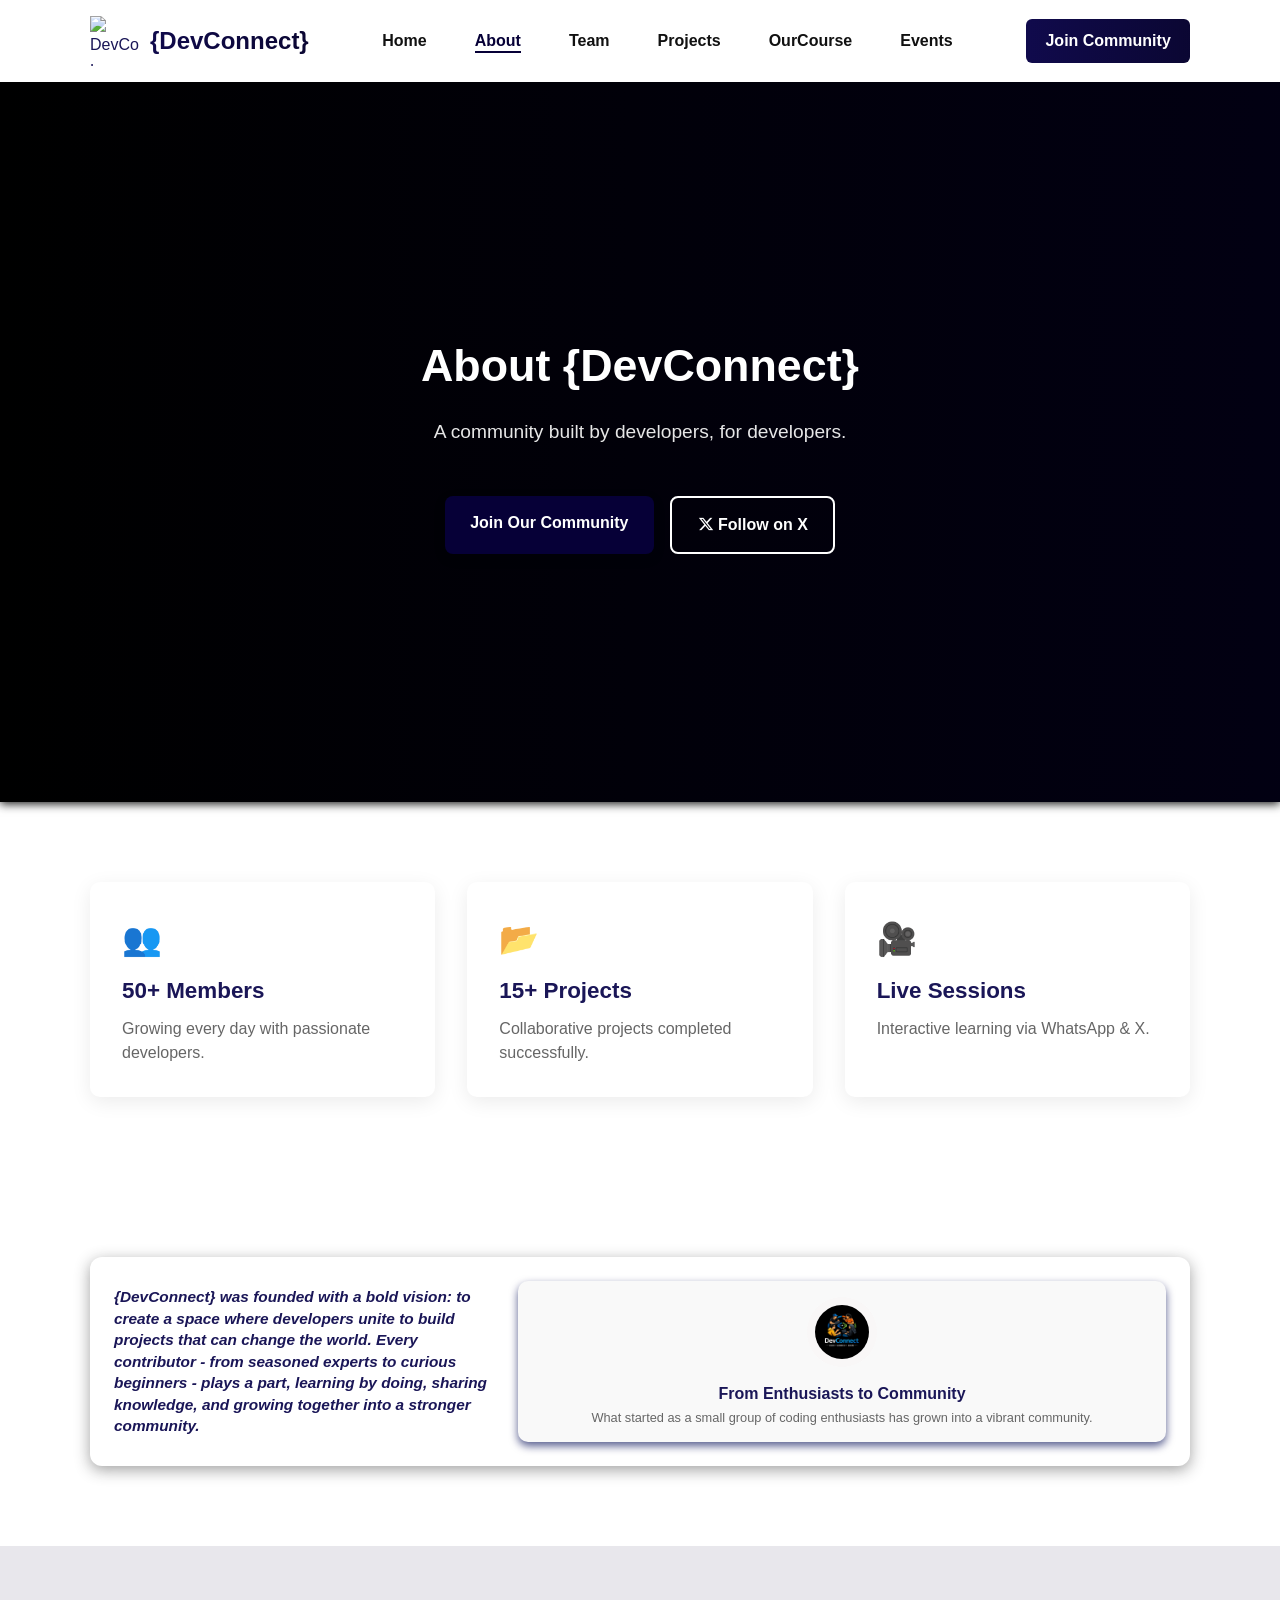
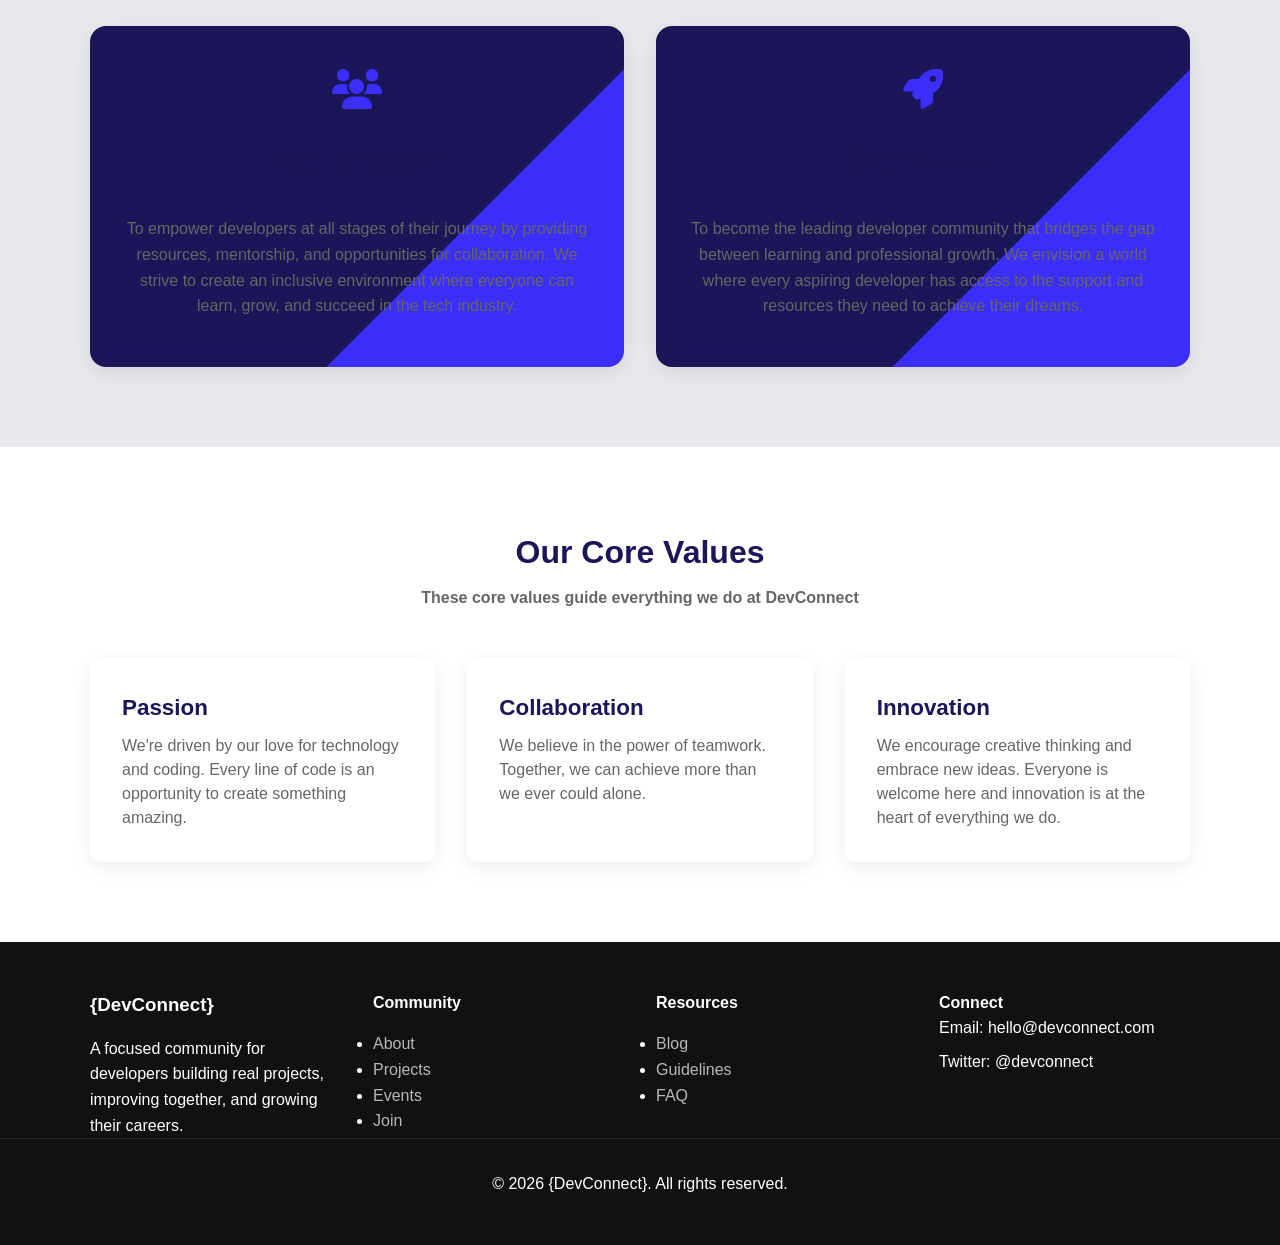
==== about.html @ dace6999 "added join-community form Add modal join community form with sign in toggle." ====
<!DOCTYPE html>
<html lang="en">
<head>
  <meta charset="UTF-8" />
  <meta name="viewport" content="width=device-width, initial-scale=1.0" />
  <title>DevConnect</title>
  <link rel="stylesheet" href="https://cdnjs.cloudflare.com/ajax/libs/font-awesome/6.5.0/css/all.min.css">
  <link rel="stylesheet" href="css/style.css" />
  <link rel="stylesheet" href="css/about_us.css" />
</head>
<body>

<header class="header">
  <div class="container nav">
    <div class="logo-container">
      <img src="images/logo-1.png" alt="DevConnect Logo" class="logo-img" />
      <a href="index.html" class="logo">{DevConnect}</a>
    </div>

    <nav>
      <ul class="nav-links">
        <li><a href="index.html">Home</a></li>
        <li><a href="about.html" class="active">About</a></li>
        <li><a href="#">Team</a></li>
        <li><a href="projects.html">Projects</a></li>
        <li><a href="our-course.html">OurCourse</a></li>
        <li><a href="#">Events</a></li>
      </ul>
    </nav>

    <a href="#" id="joinBtn" class="btn-about">Join Community</a>
  </div>
</header>

<!------------------------------------------------- HERO ----------------------------------------------------->
<section class="about-hero">
  <div class="container about-hero-content">
    <h1 id="about-heading">About {DevConnect}</h1>
    <p id="about-paragraph" class="about-tagline">
      A community built by developers, for developers.
    </p>
    <div class="hero-buttons">
      <a href="#" class="btn-light">Join Our Community</a>
      <a href="https://twitter.com/yourhandle" target="_blank" class="btn-outline follow-x">
        <i class="fab fa-x-twitter"></i> Follow on X
      </a>
    </div>
  </div>
</section>


<!------------------------------------------------- STATS ----------------------------------------------------->
<section class="section">
  <div class="container about-grid">
    <div class="about-card">
      <div class="card-icon">👥</div>
      <h3>50+ Members</h3>
      <p class="card-paragraph">Growing every day with passionate developers.</p>
    </div>
    <div class="about-card">
      <div class="card-icon">📂</div>
      <h3>15+ Projects</h3>
      <p class="card-paragraph">Collaborative projects completed successfully.</p>
    </div>
    <div class="about-card">
      <div class="card-icon">🎥</div>
      <h3>Live Sessions</h3>
      <p class="card-paragraph">Interactive learning via WhatsApp & X.</p>
    </div>
  </div>
</section>

<!--------------------------------------------- STORY SECTION --------------------------------------------------->
<section class="section">
  <div class="container">
    <div class="story-wrapper">
      <div class="story-content">
        <div class="story-text">
          <p>
            {DevConnect} was founded with a bold vision: to create a space where developers unite to build projects
            that can change the world. Every contributor - from seasoned experts to curious beginners - plays a part,
            learning by doing, sharing knowledge, and growing together into a stronger community.
          </p>
        </div>
        <div class="story-inner-card">
          <img src="images/devconnect-logo.jpeg" alt="Community growth" />
          <h3>From Enthusiasts to Community</h3>
          <p>What started as a small group of coding enthusiasts has grown into a vibrant community.</p>
        </div>

      </div>
    </div>
  </div>
</section>


<!------------------------------------------------ MISSION AND VISION SECTION -------------------------------------------------------->
<section class="section alt-bg">
  <div class="container">
    <div class="about-grid-2">
      <div class="event-card">
        <div class="event-icon">
          <i class="fas fa-users"></i>
        </div>
        <h2 class="event-title">Our Mission</h2>
        <p class="event-p">
          To empower developers at all stages of their journey by providing resources, mentorship,
          and opportunities for collaboration. We strive to create an inclusive environment where
          everyone can learn, grow, and succeed in the tech industry.
        </p>
      </div>

      <div class="event-card">
        <div class="event-icon">
          <i class="fas fa-rocket"></i>
        </div>
        <h2 class="event-title">Our Vision</h2>
        <p class="event-p">
          To become the leading developer community that bridges the gap between learning and
          professional growth. We envision a world where every aspiring developer has access to
          the support and resources they need to achieve their dreams.
        </p>
      </div>
    </div>
  </div>
</section>

<!------------------------------------ CORE VALUES --------------------------------------------->
<section class="section">
  <div class="container">
    <div class="section-header">
      <h2>Our Core Values</h2>
      <p class="sectio-paragraph">
        These core values guide everything we do at DevConnect
      </p>
    </div>

    <div class="about-grid">
      <div class="about-card">
        <h3>Passion</h3>
        <p class="card-paragraph">
          We're driven by our love for technology and coding. Every line of code is an opportunity to create something amazing.
        </p>
      </div>

      <div class="about-card">
        <h3>Collaboration</h3>
        <p class="card-paragraph">
          We believe in the power of teamwork. Together, we can achieve more than we ever could alone.
        </p>
      </div>

      <div class="about-card">
        <h3>Innovation</h3>
        <p class="card-paragraph">
          We encourage creative thinking and embrace new ideas. Everyone is welcome here and innovation is at the heart of everything we do.
        </p>
      </div>
    </div>
  </div>
</section>

<!------------------------------------ FOOTER --------------------------------------------->
<footer class="footer">
  <div class="container footer-grid">
    <div class="footer-brand">
      <h3>{DevConnect}</h3>
      <p>
        A focused community for developers building real projects,
        improving together, and growing their careers.
      </p>
    </div>

    <div class="footer-links">
      <h4>Community</h4>
      <ul>
        <li><a href="#">About</a></li>
        <li><a href="#">Projects</a></li>
        <li><a href="#">Events</a></li>
        <li><a href="#">Join</a></li>
      </ul>
    </div>

    <div class="footer-links">
      <h4>Resources</h4>
      <ul>
        <li><a href="#">Blog</a></li>
        <li><a href="#">Guidelines</a></li>
        <li><a href="#">FAQ</a></li>
      </ul>
    </div>

    <div class="footer-contact">
      <h4>Connect</h4>
      <p>Email: hello@devconnect.com</p>
      <p>Twitter: @devconnect</p>
    </div>
  </div>

  <div class="footer-bottom">
    <p>© 2026 {DevConnect}. All rights reserved.</p>
  </div>
</footer>
<div id="joinCommunityModal" class="modal"></div> 
<script src="js/joinCommunityModal.js"></script>
<script src="js/navToggle.js"></script>
<script src="js/activeLink.js"></script>
<script src="js/aboutTextSwap.js"></script>
</body>
</html>
---- css/style.css ----
:root {
  --primary: #060037;
  --primary-dark: #100a4c;
  --light: #F0F8FF;
  --dark: #111;
  --gray: #666;
  --max-width: 1100px;
}


* {
  box-sizing: border-box;
  margin: 0;
  padding: 0;
}

body {
  font-family: "Poppins", sans-serif;
  line-height: 1.6;
  color: var(--dark);
}

.container {
  width: 90%;
  max-width: var(--max-width);
  margin: auto;
}

/* ================= NAV ================= */
.header {
  background: #fff;
  box-shadow: 0 2px 6px rgba(0,0,0,0.05);
  position: sticky;
  top: 0;
  z-index: 1000;
}

.nav {
  display: flex;
  justify-content: space-between;
  align-items: center;
  padding: 1rem 0;
}

.logo-container {
  display: flex;
  flex-direction: row;
  align-items: center;
  gap: 10px;
}

.logo-img {
  width: 50px;
  height: 50px;
}

.logo {
  font-weight: 700;
  font-size: 1.5rem;
  text-decoration: none;
  background: linear-gradient(270deg, var(--primary), black, var(--primary-dark));
  background-size: 600% 600%;
  -webkit-background-clip: text;
  -webkit-text-fill-color: transparent;
  background-clip: text;
  color: transparent;
  animation: gradientFlow 30s ease infinite;
}

.slide-left {
  animation: slideLeft 1s ease forwards;
}
.slide-right {
  animation: slideRight 1s ease forwards;
}
.slide-up {
  animation: slideUp 1s ease forwards;
}
.slide-down {
  animation: slideDown 1s ease forwards;
}

@keyframes slideLeft {
  from { transform: translateX(100%); opacity: 0; }
  to { transform: translateX(0); opacity: 1; }
}
@keyframes slideRight {
  from { transform: translateX(-100%); opacity: 0; }
  to { transform: translateX(0); opacity: 1; }
}
@keyframes slideUp {
  from { transform: translateY(100%); opacity: 0; }
  to { transform: translateY(0); opacity: 1; }
}
@keyframes slideDown {
  from { transform: translateY(-100%); opacity: 0; }
  to { transform: translateY(0); opacity: 1; }
}


.nav-links {
  list-style: none;
  display: flex;
  gap: 3rem;
}


.nav-links a {
  position: relative;
  text-decoration: none;
  color: var(--dark);
  font-weight: 600;
}

.nav-links a::after {
  content: "";
  position: absolute;
  left: 0;
  bottom: -4px;
  width: 0%;
  height: 2px;
  background: var(--primary);
  transition: width 0.3s ease;
}

.nav-links a:hover::after {
  width: 100%;
}

.nav-links a.active {
  color: var(--primary);
  border-bottom: 2px solid var(--primary);
  padding-bottom: 2px;
}

.btn-primary {
  background: linear-gradient(270deg, var(--primary), black, var(--primary-dark));
  background-size: 600% 600%;
  color: white;
  padding: 0.6rem 1.2rem;
  border-radius: 6px;
  text-decoration: none;
  font-weight: 600;
  animation: gradientFlow 60s ease infinite;
}

.hamburger {
  display: none;
  font-size: 1.8rem;
  cursor: pointer;
}

/* ================= HERO BUTTONS ================= */
.hero-buttons {
  display: flex;
  gap: 1rem;
  justify-content: center;
  margin-top: 2rem;
  flex-wrap: wrap;
}

.btn-light, .btn-outline {
  padding: 0.9rem 1.6rem;
  border-radius: 8px;
  font-weight: 600;
  text-decoration: none;
  transition: all 0.3s ease; 
}
.btn-light {
  background: var(--primary);
  color: #fff;
  box-shadow: 0 4px 12px rgba(0,0,0,0.15);
}

.btn-light:hover {
  background: var(--primary-dark);
  transform: translateY(-2px);
}

.btn-outline {
  border: 2px solid #fff;
  color: #fff;
  background: transparent;
}

.btn-outline:hover {
  background: rgba(255,255,255,0.1);
  transform: translateY(-2px);
}


/* ================= HERO ================= */
.hero {
  background: linear-gradient(270deg, var(--primary-dark), var(--primary), black);
  background-size: 600% 600%;
  color: white;
  padding: 6rem 0;
  text-align: center;
  box-shadow: 0 2px 9px rgba(0, 0, 0, 0.904);
  animation: gradientFlow 60s ease infinite;
}

@keyframes gradientFlow {
  0% { background-position: 0% 50%; }
  50% { background-position: 100% 50%; }
  100% { background-position: 0% 50%; }
}

.hero h1 {
  font-size: 2.8rem;
  margin: 1rem 0;
}

.hero p {
  max-width: 600px;
  margin: auto;
  opacity: 0.9;
}

.badge {
  display: inline-block;
  font-weight: 600;
  background: rgba(255,255,255,0.2);
  padding: 0.4rem 1rem;
  border-radius: 50px;
  font-size: 0.9rem;
}

.hero-buttons {
  margin-top: 2rem;
  display: flex;
  justify-content: center;
  gap: 1rem;
  flex-wrap: wrap;
}

.sectio-paragraph {
  color: var(--gray);
  font-size: 1rem;
  line-height: 1.5;
  font-weight: 600;
}

.card-paragraph {
  color: var(--gray);
  font-size: 1rem;
  font-weight: 600;
  margin-top: 0.5rem;
}

.hero-paragraph {
  font-size: 1.2rem;
  line-height: 1.6;
  font-weight: 500;
}

/* ================= SECTIONS ================= */
.section {
  padding: 5rem 0;
}

.section-header {
  text-align: center;
  margin-bottom: 3rem;
}

.section-header h2 {
  font-size: 2rem;
  margin-bottom: 0.5rem;
}

.section-header p {
  color: var(--gray);
}

/* ================= GRID ================= */
.grid-3 {
  display: grid;
  grid-template-columns: repeat(3, 1fr);
  gap: 2rem;
}

.grid-2 {
  display: grid;
  grid-template-columns: repeat(2, 1fr);
  gap: 2rem;
}

.card {
  padding: 2rem;
  border-radius: 10px;
  background: #fff;
  box-shadow: 0 5px 20px rgba(0,0,0,0.05);
  transition: transform 0.3s ease, box-shadow 0.3s ease;
}

.card:hover {
  transform: translateY(-6px);
  box-shadow: 0 8px 25px rgba(0,0,0,0.12);
}

.card h3 {
  font-size: 1.4rem;
  font-weight: 700;
  margin-bottom: 0.5rem;
  color: var(--primary-dark);
}

.card-paragraph {
  color: var(--gray);
  font-size: 1rem;
  font-weight: 500;
  margin-top: 0.5rem;
  line-height: 1.5;
}

.card-icon {
  font-size: 2rem;
  margin-bottom: 0.5rem;
  color: var(--primary);
}


.event-badge {
  display: inline-block;
  background: #DFDDFF;
  color: var(--primary-dark);
  padding: 0.5rem 1.5rem;
  font-weight: 600;
  border-radius: 50px;
  font-size: 0.8rem;
  margin-bottom: 1rem;
}

.alt-bg {
  background: #C5C4CF66;
}

.event-p {
  color: var(--gray);
  font-size: 1rem;
  line-height: 1.5;
  font-weight: 600;
  margin-bottom: 1rem;
  padding: 1rem 0 0 0;
}

/* ================= FOOTER ================= */
.footer {
  background: var(--dark);
  color: white;
  padding: 3rem 0;
}

.footer-grid {
  display: grid;
  grid-template-columns: repeat(4, 1fr);
  gap: 2rem;
}

.footer-brand h3 {
  margin-bottom: 1rem;
}

.footer-links h4 {
  margin-bottom: 1rem;
}

.footer-links ul li a {
  color: rgba(255,255,255,0.7);
  text-decoration: none;
}

.footer-contact p {
  margin-bottom: 0.5rem;
}

.footer-bottom {
  text-align: center;
  padding-top: 2rem;
  border-top: 1px solid rgba(255,255,255,0.1);
}

/* ================= RESPONSIVE ================= */
@media (max-width: 992px) {
  .grid-3 {
    grid-template-columns: repeat(2, 1fr);
  }

  .footer-grid {
    grid-template-columns: repeat(2, 1fr);
  }

  .hero h1 {
    font-size: 2.4rem;
  }

  .btn-light,
  .btn-outline {
    padding: 0.8rem 3rem;
  }
}

@media (max-width: 768px) {
  .nav-links {
    display: none;
    flex-direction: column;
    background: #fff;
    position: absolute;
    top: 70px;
    right: 20px;
    width: 200px;
    box-shadow: 0 2px 6px rgba(0,0,0,0.1);
    padding: 1rem;
  }

  .nav-links.show {
    display: flex;
  }

  .hamburger {
    display: block;
    font-size: 1.8rem;
    cursor: pointer;
  }

  .hero {
    padding: 4rem 0;
  }

  .hero h1 {
    font-size: 2rem;
  }
.hero-paragraph {
  font-size: 1rem;
}

.hero-buttons {
  flex-direction: column;
  align-items: center;
}

.btn-light,
.btn-outline {
  width: 80%;
  text-align: center;
}

.grid-3,
.grid-2 {
  grid-template-columns: 1fr;
}

.section {
  padding: 3rem 0;
}

.footer-grid {
  grid-template-columns: 1fr;
}
}
---- css/about_us.css ----
:root {
  --about-primary: #3C2EFB;
  --about-dark: #1a1657;
  --about-light: #F0F8FF;
  --about-gray: #666;
}

* {
  box-sizing: border-box;
  margin: 0;
  padding: 0;
}

body {
  font-family: "Poppins", sans-serif;
  line-height: 1.6;
  color: var(--about-dark);
}

.container {
  width: 90%;
  max-width: 1100px;
  margin: auto;
}

/* ================= NAV ================= */
.btn-about {
  background: linear-gradient(270deg, var(--primary), black, var(--primary-dark));
  background-size: 600% 600%;
  color: white;
  padding: 0.6rem 1.2rem;
  border-radius: 6px;
  text-decoration: none;
  font-weight: 600;
  animation: gradientFlow 60s ease infinite;
}


/* ================= ABOUT HERO ================= */
.about-hero {
  background: linear-gradient(270deg, var(--primary-dark), var(--primary), black);
  background-size: 600% 600%;
  color: white;
  text-align: center;
  min-height: 80vh; 
  display: flex;
  flex-direction: column;
  justify-content: center;
  box-shadow: 0 2px 9px rgba(0, 0, 0, 0.904);
  animation: gradientFlow 60s ease infinite;
}


.about-hero h1 {
  font-size: 2.8rem;
  margin-bottom: 1rem;
}

.about-hero .highlight {
  color: var(--about-light);
}

.about-tagline {
  font-size: 1.2rem;
  opacity: 0.9;
  margin-bottom: 3rem;
}

/* ================= STATS ================= */
.about-grid {
  display: grid;
  grid-template-columns: repeat(3, 1fr);
  gap: 2rem;
}

.about-card {
  background: #fff;
  padding: 2rem;
  border-radius: 10px;
  box-shadow: 0 5px 20px rgba(0,0,0,0.08);
  transition: transform 0.3s ease, box-shadow 0.3s ease;
}

.about-card:hover {
  transform: translateY(-6px);
  box-shadow: 0 8px 25px rgba(0,0,0,0.15);
}

.about-card h3 {
  font-size: 1.4rem;
  font-weight: 700;
  margin-bottom: 0.5rem;
  color: var(--about-dark);
}

.about-card .card-paragraph {
  color: var(--about-gray);
  font-size: 1rem;
  line-height: 1.5;
  font-weight: 500;
}

/* ================= STORY SECTION ================= */
.story-wrapper {
  background: #fff;
  color: var(--about-dark);
  padding: 1.5rem;
  border-radius: 12px;
  box-shadow: 0 4px 15px rgba(43, 43, 44, 0.445);
  display: flex;
  align-items: center;
}

.story-content {
  display: flex;
  justify-content: space-between;
  align-items: center;
  width: 100%;
  gap: 1.5rem;
}

.story-text {
  flex: 1;
  max-width: 380px;
  font-style: italic;
  font-weight: 600;
  color: var(--about-dark);
  font-size: 0.96rem; 
  line-height: 1.4;
}

.story-inner-card {
  flex: 1;
  background: #f9f9f9;
  padding: 1rem;
  border-radius: 10px;
  text-align: center;
  box-shadow: 0 4px 8px rgba(2, 11, 85, 0.658);
}

.story-inner-card img {
  max-width: 70px;
  border-radius: 50%;
  background: #f9f7f7;
  padding: 8px;
  margin-bottom: 0.4rem;
}

.story-inner-card h3 {
  font-size: 1rem;
  font-weight: 600;
  margin-bottom: 0.2rem;
  color: var(--about-dark);
}

.story-inner-card p {
  font-size: 0.8rem;
  line-height: 1.3;
  color: var(--about-gray);
}


/* ================= MISSION & VISION ================= */
.about-grid-2 {
  display: grid;
  grid-template-columns: repeat(2, 1fr);
  gap: 2rem;
}

.event-card {
  background: linear-gradient(
    135deg,
    var(--about-dark) 0%,
    var(--about-dark) 33%,
    var(--about-primary) 33%,
    var(--about-primary) 66%,
    black 66%,
    black 100%
    
  );
  background-size: 200% 200%;
  color: white;
  padding: 2rem;
  border-radius: 16px;
  box-shadow: 0 6px 20px rgba(0,0,0,0.08);
  text-align: center;
  animation: gradientFlow 20s ease infinite;
}




.event-icon {
  font-size: 2.5rem;
  color: var(--about-primary);
  margin-bottom: 1rem;
}

.event-title {
  font-size: 1.8rem;
  font-weight: 700;
  color: var(--about-dark);
  margin-bottom: 1rem;
}

.event-p {
  color: var(--about-gray);
  font-size: 1rem;
  line-height: 1.6;
  font-weight: 500;
}

/* ================= RESPONSIVE ================= */
@media (max-width: 992px) {
  .about-grid { grid-template-columns: 1fr 1fr; }
  .about-hero h1 { font-size: 2.2rem; }
}

@media (max-width: 768px) {
  .about-grid { grid-template-columns: 1fr; }
  .about-card { width: 100%; max-width: 320px; margin: auto; }
  .about-hero h1 { font-size: 1.8rem; }
  .about-tagline { font-size: 1rem; }
}

@media (max-width: 480px) {
  .about-hero h1 { font-size: 1.6rem; }
  .about-tagline { font-size: 0.9rem; }
  .about-card h3 { font-size: 1.2rem; }
  .about-card .card-paragraph { font-size: 0.85rem; }
}
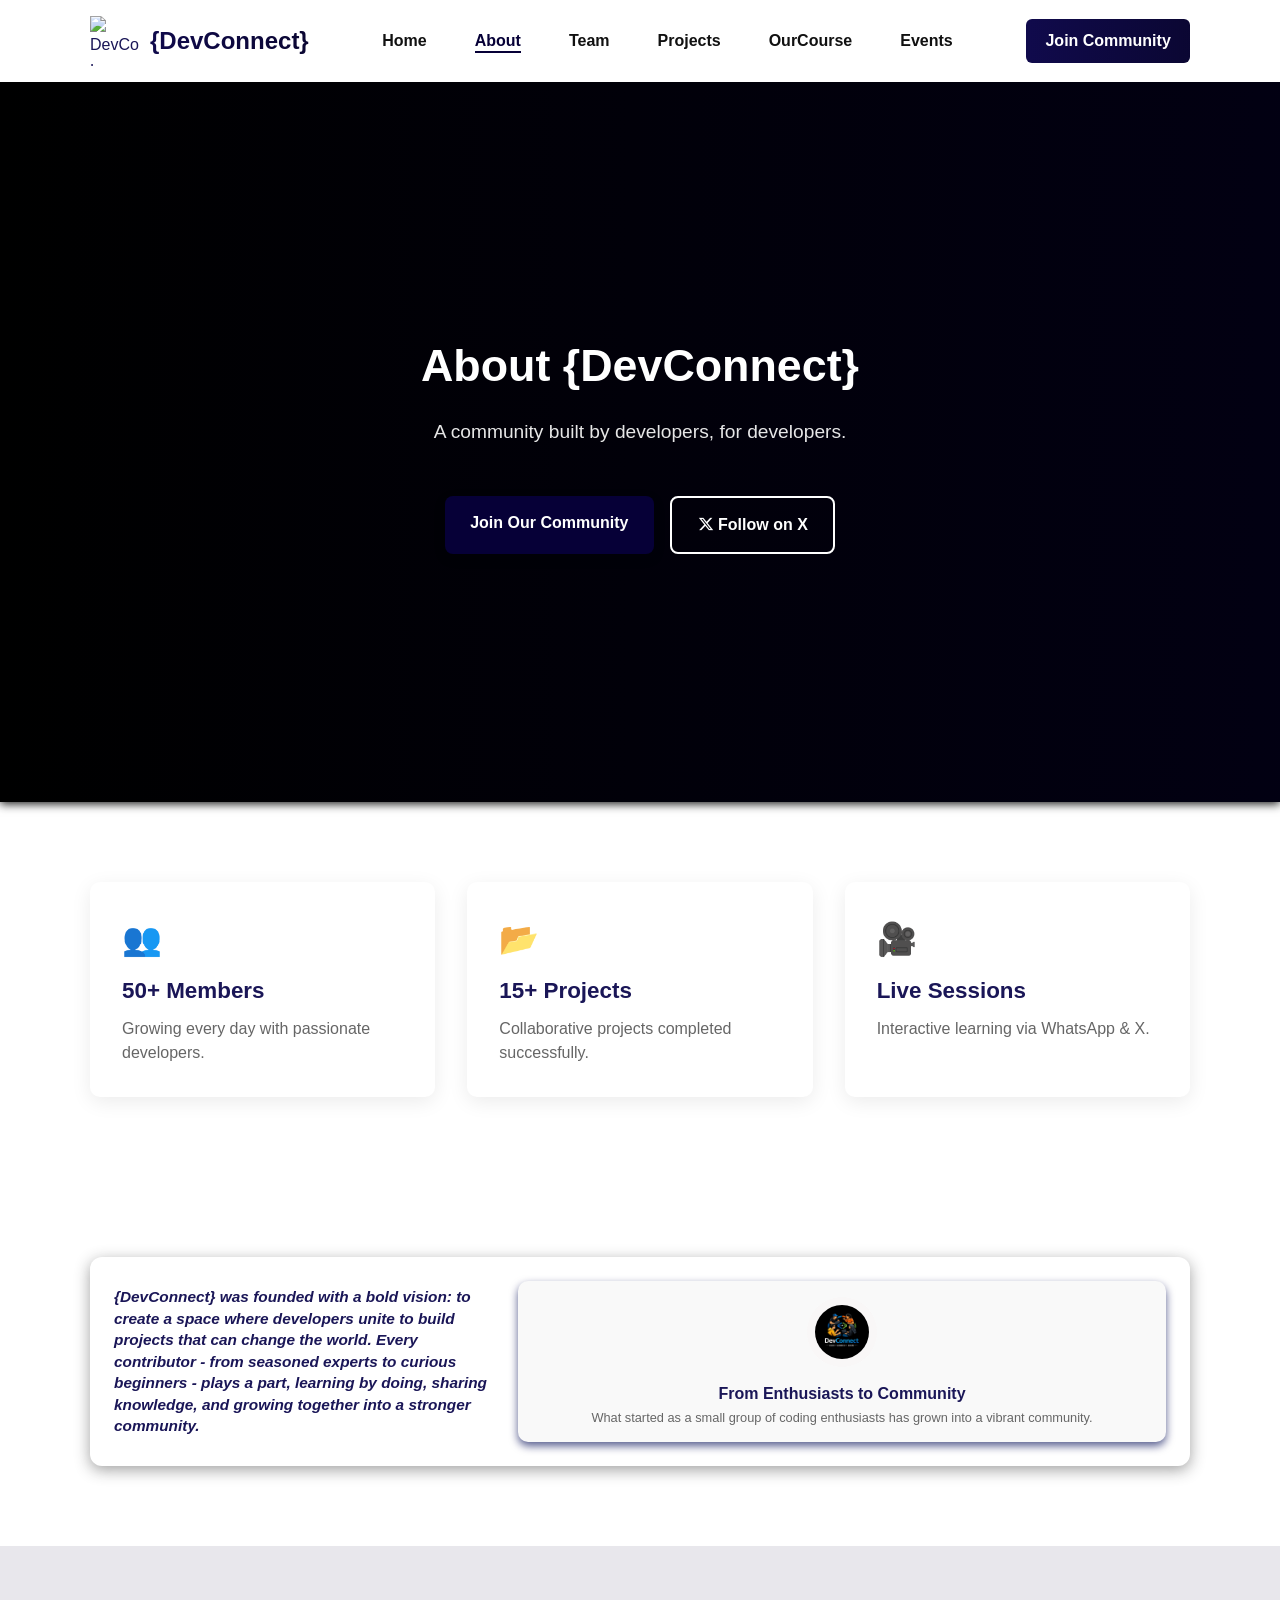
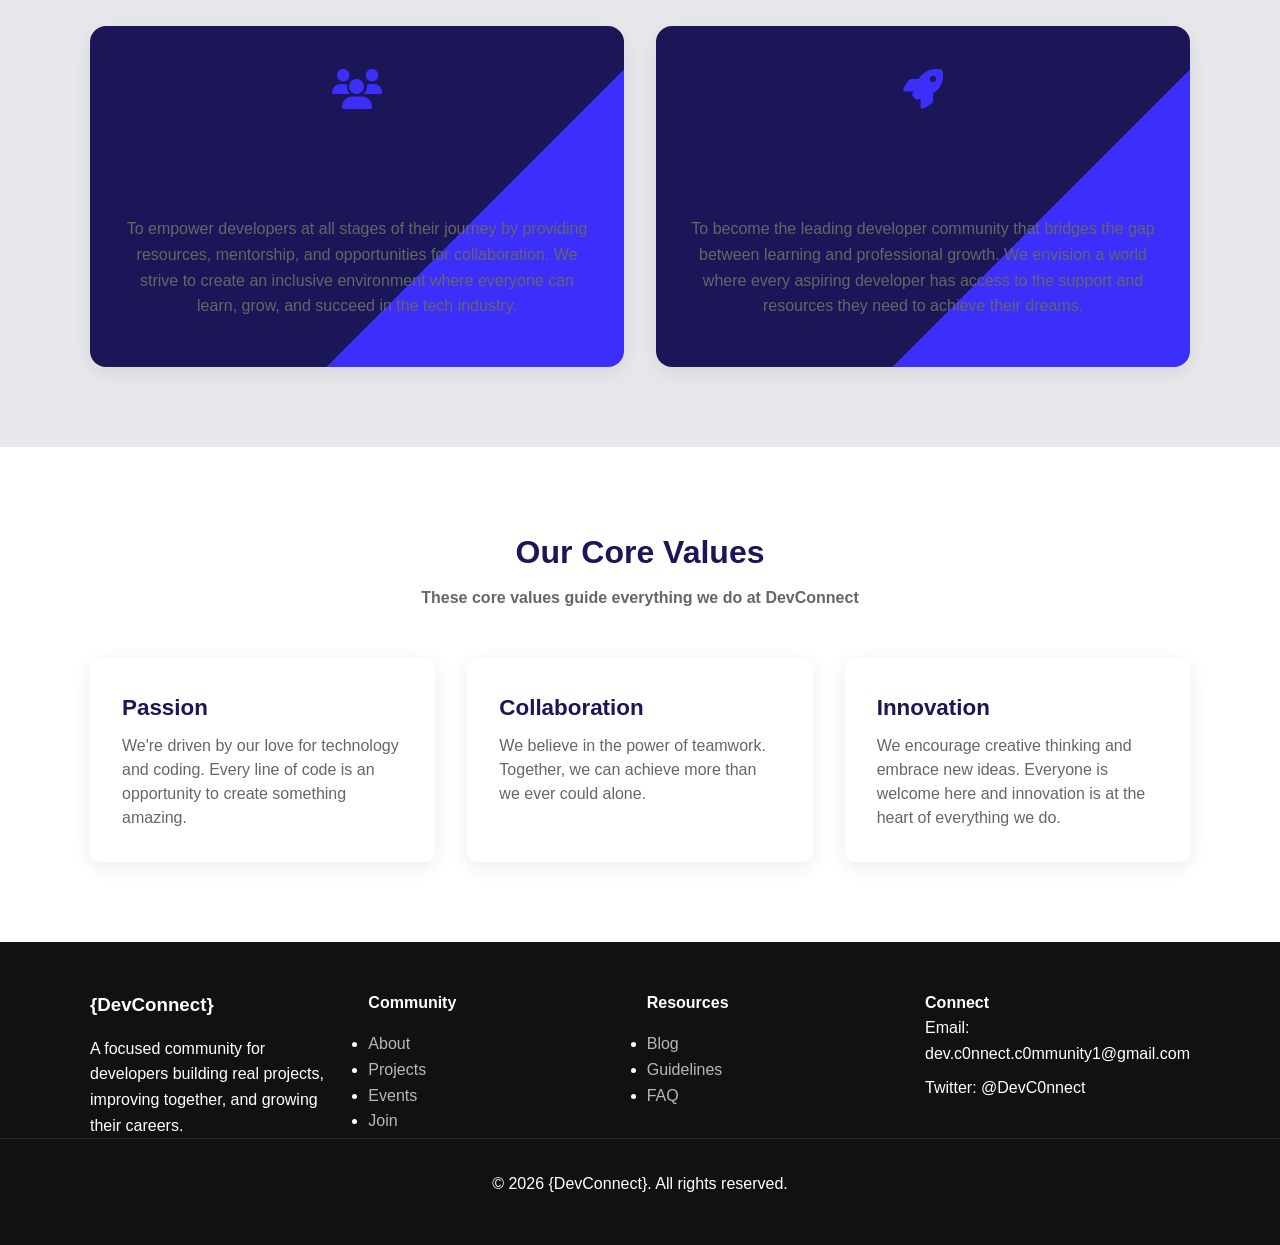
==== commit 08e0229a: "href updated" ====
--- a/about.html
+++ b/about.html
@@ -24,11 +24,12 @@
         <li><a href="#">Team</a></li>
         <li><a href="projects.html">Projects</a></li>
         <li><a href="our-course.html">OurCourse</a></li>
-        <li><a href="#">Events</a></li>
+        <li><a href="events.html">Events</a></li>
       </ul>
     </nav>
 
     <a href="#" id="joinBtn" class="btn-about">Join Community</a>
+        <div class="hamburger">☰</div>
   </div>
 </header>
 
@@ -41,7 +42,7 @@
     </p>
     <div class="hero-buttons">
       <a href="#" class="btn-light">Join Our Community</a>
-      <a href="https://twitter.com/yourhandle" target="_blank" class="btn-outline follow-x">
+      <a href="https://x.com/DevC0nnect" target="_blank" class="btn-outline follow-x">
         <i class="fab fa-x-twitter"></i> Follow on X
       </a>
     </div>
@@ -190,10 +191,10 @@
       </ul>
     </div>
 
-    <div class="footer-contact">
+      <div class="footer-contact">
       <h4>Connect</h4>
-      <p>Email: hello@devconnect.com</p>
-      <p>Twitter: @devconnect</p>
+      <p>Email: dev.c0nnect.c0mmunity1@gmail.com</p>
+      <p>Twitter: @DevC0nnect</p>
     </div>
   </div>
 
--- a/css/style.css
+++ b/css/style.css
@@ -382,6 +382,7 @@
 }
 
 /* ================= RESPONSIVE ================= */
+/* ================= TABLET RESPONSIVE (≤992px) ================= */
 @media (max-width: 992px) {
   .grid-3 {
     grid-template-columns: repeat(2, 1fr);
@@ -401,6 +402,7 @@
   }
 }
 
+/* ================= TABLET RESPONSIVE (≤768px) ================= */
 @media (max-width: 768px) {
   .nav-links {
     display: none;
@@ -425,37 +427,145 @@
   }
 
   .hero {
-    padding: 4rem 0;
+    padding: 3rem 1rem; /* slightly reduced */
   }
 
   .hero h1 {
-    font-size: 2rem;
-  }
-.hero-paragraph {
-  font-size: 1rem;
-}
-
-.hero-buttons {
-  flex-direction: column;
-  align-items: center;
-}
-
-.btn-light,
-.btn-outline {
-  width: 80%;
-  text-align: center;
-}
-
-.grid-3,
-.grid-2 {
-  grid-template-columns: 1fr;
-}
-
-.section {
-  padding: 3rem 0;
-}
-
-.footer-grid {
-  grid-template-columns: 1fr;
-}
-}+    font-size: 1.8rem;
+    line-height: 1.2;
+    margin-bottom: 0.5rem;
+  }
+
+  .hero-paragraph {
+    font-size: 0.95rem;
+    line-height: 1.4;
+    margin-bottom: 0.75rem;
+  }
+
+  .hero-buttons {
+    flex-direction: column;
+    align-items: center;
+  }
+
+  .btn-light,
+  .btn-outline {
+    width: 80%;
+    text-align: center;
+    font-size: 0.9rem;
+    padding: 6px 12px;
+  }
+
+  .grid-3,
+  .grid-2 {
+    grid-template-columns: 1fr;
+  }
+
+  .section {
+    padding: 2.5rem 0;
+  }
+
+  .footer-grid {
+    grid-template-columns: 1fr;
+  }
+}
+
+/* ================= MOBILE RESPONSIVE (≤480px) ================= */
+@media (max-width: 480px) {
+  .logo-img {
+    width: 50px;
+    height: auto;
+  }
+  .logo {
+    font-size: 0.8rem;
+    display: none;
+  }
+  #joinBtn {
+    font-size: 0.7rem;
+    padding: 0px 5px;
+    display:none;
+  }
+
+  .hero,
+  .about-hero,
+  .projects-hero {
+    padding: 1.5rem 1rem;
+    min-height: auto;
+    text-align: center;
+  }
+  .hero h1,
+  .about-hero h1,
+  .projects-hero h1 {
+    font-size: 1.3rem;
+    line-height: 1.2;
+    margin-bottom: 0.5rem;
+  }
+  .hero p,
+  .about-hero p,
+  .projects-hero p {
+    font-size: 0.85rem;
+    line-height: 1.3;
+    margin-bottom: 0.75rem;
+  }
+  .hero-buttons a,
+  .about-hero .hero-buttons a,
+  .projects-hero .hero-buttons a {
+    font-size: 0.75rem;
+    padding: 5px 9px;
+    margin: 0.25rem;
+    text-align: center;
+  }
+
+  .about-card,
+  .project-card,
+  .home-card {
+    padding: 0.8rem;
+    border-radius: 6px;
+    margin-bottom: 1rem;
+    text-align: center;
+  }
+  .about-card h3,
+  .project-card h3,
+  .home-card h3 {
+    font-size: 1rem;
+  }
+  .about-card p,
+  .project-card p,
+  .home-card p {
+    font-size: 0.8rem;
+    line-height: 1.3;
+  }
+
+  .section-header h2 {
+    font-size: 1.2rem;
+  }
+  .section-header p {
+    font-size: 0.85rem;
+  }
+
+  .footer-grid {
+    display: flex;
+    flex-direction: column;
+    gap: 1.2rem;
+    text-align: center;
+  }
+  .footer-links h4,
+  .footer-contact h4 {
+    font-size: 0.95rem;
+  }
+  .footer-links ul,
+  .footer-links ul li {
+    list-style: none;
+    padding: 0;
+    margin: 0;
+  }
+  .footer-links ul li a {
+    font-size: 0.8rem;
+    text-decoration: none;
+  }
+  .footer-brand p {
+    font-size: 0.8rem;
+  }
+  .footer-bottom p {
+    font-size: 0.7rem;
+  }
+}
--- a/css/about_us.css
+++ b/css/about_us.css
@@ -1,7 +1,7 @@
 :root {
-  --about-primary: #3C2EFB;
+  --about-primary: #3c2efb;
   --about-dark: #1a1657;
-  --about-light: #F0F8FF;
+  --about-light: #f0f8ff;
   --about-gray: #666;
 }
 
@@ -25,7 +25,12 @@
 
 /* ================= NAV ================= */
 .btn-about {
-  background: linear-gradient(270deg, var(--primary), black, var(--primary-dark));
+  background: linear-gradient(
+    270deg,
+    var(--primary),
+    black,
+    var(--primary-dark)
+  );
   background-size: 600% 600%;
   color: white;
   padding: 0.6rem 1.2rem;
@@ -35,14 +40,18 @@
   animation: gradientFlow 60s ease infinite;
 }
 
-
 /* ================= ABOUT HERO ================= */
 .about-hero {
-  background: linear-gradient(270deg, var(--primary-dark), var(--primary), black);
+  background: linear-gradient(
+    270deg,
+    var(--primary-dark),
+    var(--primary),
+    black
+  );
   background-size: 600% 600%;
   color: white;
   text-align: center;
-  min-height: 80vh; 
+  min-height: 80vh;
   display: flex;
   flex-direction: column;
   justify-content: center;
@@ -50,7 +59,6 @@
   animation: gradientFlow 60s ease infinite;
 }
 
-
 .about-hero h1 {
   font-size: 2.8rem;
   margin-bottom: 1rem;
@@ -77,13 +85,15 @@
   background: #fff;
   padding: 2rem;
   border-radius: 10px;
-  box-shadow: 0 5px 20px rgba(0,0,0,0.08);
-  transition: transform 0.3s ease, box-shadow 0.3s ease;
+  box-shadow: 0 5px 20px rgba(0, 0, 0, 0.08);
+  transition:
+    transform 0.3s ease,
+    box-shadow 0.3s ease;
 }
 
 .about-card:hover {
   transform: translateY(-6px);
-  box-shadow: 0 8px 25px rgba(0,0,0,0.15);
+  box-shadow: 0 8px 25px rgba(0, 0, 0, 0.15);
 }
 
 .about-card h3 {
@@ -125,7 +135,7 @@
   font-style: italic;
   font-weight: 600;
   color: var(--about-dark);
-  font-size: 0.96rem; 
+  font-size: 0.96rem;
   line-height: 1.4;
 }
 
@@ -158,7 +168,6 @@
   line-height: 1.3;
   color: var(--about-gray);
 }
-
 
 /* ================= MISSION & VISION ================= */
 .about-grid-2 {
@@ -176,19 +185,15 @@
     var(--about-primary) 66%,
     black 66%,
     black 100%
-    
   );
   background-size: 200% 200%;
   color: white;
   padding: 2rem;
   border-radius: 16px;
-  box-shadow: 0 6px 20px rgba(0,0,0,0.08);
+  box-shadow: 0 6px 20px rgba(0, 0, 0, 0.08);
   text-align: center;
   animation: gradientFlow 20s ease infinite;
 }
-
-
-
 
 .event-icon {
   font-size: 2.5rem;
@@ -212,20 +217,42 @@
 
 /* ================= RESPONSIVE ================= */
 @media (max-width: 992px) {
-  .about-grid { grid-template-columns: 1fr 1fr; }
-  .about-hero h1 { font-size: 2.2rem; }
+  .about-grid {
+    grid-template-columns: 1fr 1fr;
+  }
+  .about-hero h1 {
+    font-size: 2.2rem;
+  }
 }
 
 @media (max-width: 768px) {
-  .about-grid { grid-template-columns: 1fr; }
-  .about-card { width: 100%; max-width: 320px; margin: auto; }
-  .about-hero h1 { font-size: 1.8rem; }
-  .about-tagline { font-size: 1rem; }
+  .about-grid {
+    grid-template-columns: 1fr;
+  }
+  .about-card {
+    width: 100%;
+    max-width: 320px;
+    margin: auto;
+  }
+  .about-hero h1 {
+    font-size: 1.8rem;
+  }
+  .about-tagline {
+    font-size: 1rem;
+  }
 }
 
 @media (max-width: 480px) {
-  .about-hero h1 { font-size: 1.6rem; }
-  .about-tagline { font-size: 0.9rem; }
-  .about-card h3 { font-size: 1.2rem; }
-  .about-card .card-paragraph { font-size: 0.85rem; }
-}
+  .about-hero h1 {
+    font-size: 1.6rem;
+  }
+  .about-tagline {
+    font-size: 0.9rem;
+  }
+  .about-card h3 {
+    font-size: 1.2rem;
+  }
+  .about-card .card-paragraph {
+    font-size: 0.85rem;
+  }
+}
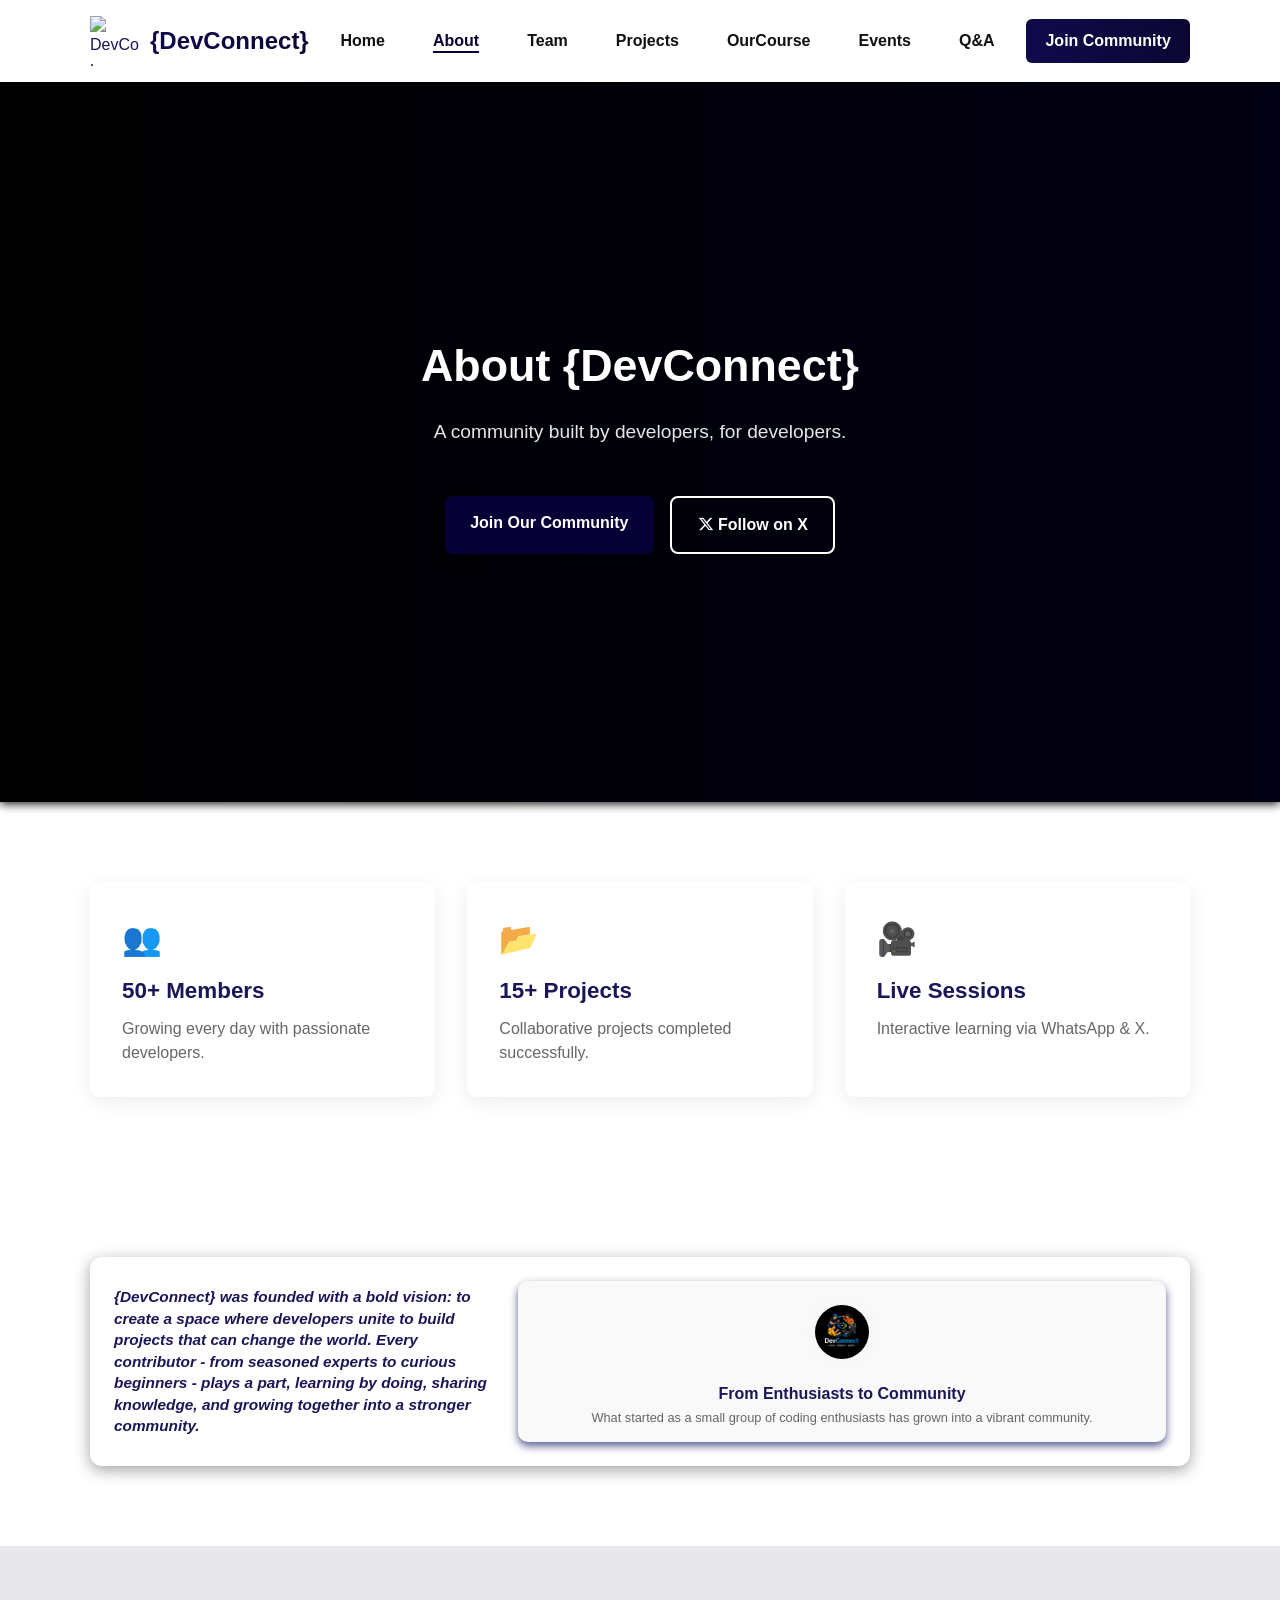
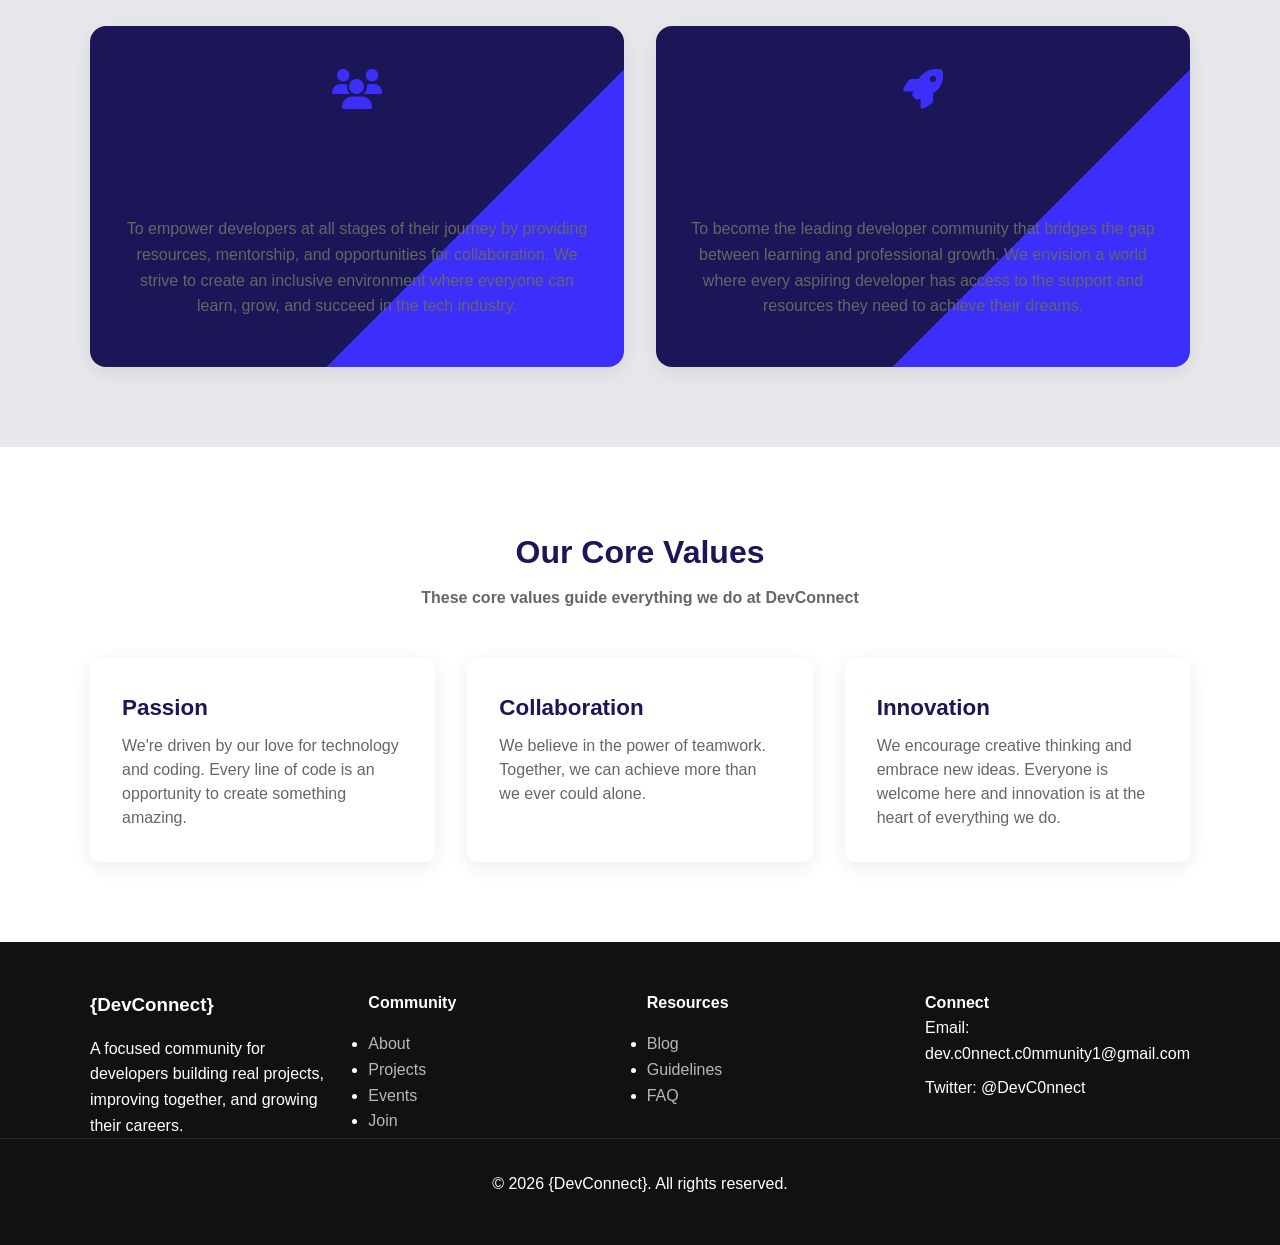
==== commit 3bc3a0cb: "q and a frontend update" ====
--- a/about.html
+++ b/about.html
@@ -5,6 +5,7 @@
   <meta name="viewport" content="width=device-width, initial-scale=1.0" />
   <title>DevConnect</title>
   <link rel="stylesheet" href="https://cdnjs.cloudflare.com/ajax/libs/font-awesome/6.5.0/css/all.min.css">
+  <link rel="stylesheet" href="css/page_transition.css">
   <link rel="stylesheet" href="css/style.css" />
   <link rel="stylesheet" href="css/about_us.css" />
 </head>
@@ -21,15 +22,28 @@
       <ul class="nav-links">
         <li><a href="index.html">Home</a></li>
         <li><a href="about.html" class="active">About</a></li>
-        <li><a href="#">Team</a></li>
+        <li><a href="team.html">Team</a></li>
         <li><a href="projects.html">Projects</a></li>
         <li><a href="our-course.html">OurCourse</a></li>
         <li><a href="events.html">Events</a></li>
+        <li><a href="q&a_page.html">Q&A</a></li>
       </ul>
     </nav>
 
     <a href="#" id="joinBtn" class="btn-about">Join Community</a>
-        <div class="hamburger">☰</div>
+
+    
+     <div class="dropdown profile-dropdown">
+          <button class="dropbtn">
+            <i class="fas fa-user-circle"></i>
+          </button>
+          <div class="dropdown-content">
+            <a href="#">Settings</a>
+            <a href="#">My Learning</a>
+            <a href="#" id="logoutBtn">Logout</a>
+          </div>
+        </div>
+  <div class="hamburger">☰</div>
   </div>
 </header>
 
@@ -207,5 +221,7 @@
 <script src="js/navToggle.js"></script>
 <script src="js/activeLink.js"></script>
 <script src="js/aboutTextSwap.js"></script>
+ <script src="js/auth.js"></script>
+ <script src="js/page-transition.js"></script>
 </body>
 </html>
--- a/css/page_transition.css
+++ b/css/page_transition.css
@@ -0,0 +1,33 @@
+body {
+  opacity: 0;
+  transform: scale(0.98);
+  transition: opacity 1s ease, transform 1s ease, background-color 1s ease;
+  background-color: #f8f8f8; 
+}
+
+body.fade-in {
+  opacity: 1;
+  transform: scale(1);
+  background-color: #ffffff; 
+}
+
+body.fade-out {
+  opacity: 0;
+  transform: scale(1.02);
+  background-color: #eeedf2; 
+  filter: blur(6px); 
+  transition: opacity 0.8s ease, transform 0.8s ease, background-color 0.8s ease, filter 0.8s ease;
+}
+
+.page-overlay {
+  position: fixed;
+  inset: 0;
+  background: rgba(0,0,0,0.15);
+  pointer-events: none;
+  opacity: 0;
+  transition: opacity 0.8s ease;
+}
+
+body.fade-out .page-overlay {
+  opacity: 1;
+}
--- a/css/style.css
+++ b/css/style.css
@@ -343,6 +343,59 @@
   font-weight: 600;
   margin-bottom: 1rem;
   padding: 1rem 0 0 0;
+}
+/* Profile dropdown */
+.profile-dropdown {
+  position: relative;
+  display: inline-block;
+}
+
+.profile-dropdown .dropbtn {
+  background: none;
+  border: none;
+  cursor: pointer;
+  font-size: 1.8rem;
+  color: #010006;
+}
+
+#joinBtn {
+  display: none;
+}
+
+.profile-dropdown {
+  display: none;
+}
+
+.profile-dropdown.show {
+  display: block;
+}
+
+
+.profile-dropdown .dropdown-content {
+  display: none; 
+  position: absolute;
+  right: 0; 
+  background-color: #fff;
+  min-width: 160px;
+  box-shadow: 0 8px 16px rgb(3, 0, 21);
+  border-radius: 6px;
+  z-index: 1000;
+}
+
+.profile-dropdown .dropdown-content a {
+  color: #333;
+  padding: 10px 14px;
+  text-decoration: none;
+  display: block;
+  transition: background 0.3s ease;
+}
+
+.profile-dropdown .dropdown-content a:hover {
+  background-color: #f1f1f1;
+}
+
+.profile-dropdown:hover .dropdown-content {
+  display: block;
 }
 
 /* ================= FOOTER ================= */
--- a/css/about_us.css
+++ b/css/about_us.css
@@ -1,7 +1,7 @@
 :root {
-  --about-primary: #3c2efb;
+  --about-primary: #3C2EFB;
   --about-dark: #1a1657;
-  --about-light: #f0f8ff;
+  --about-light: #F0F8FF;
   --about-gray: #666;
 }
 
@@ -25,12 +25,7 @@
 
 /* ================= NAV ================= */
 .btn-about {
-  background: linear-gradient(
-    270deg,
-    var(--primary),
-    black,
-    var(--primary-dark)
-  );
+  background: linear-gradient(270deg, var(--primary), black, var(--primary-dark));
   background-size: 600% 600%;
   color: white;
   padding: 0.6rem 1.2rem;
@@ -40,18 +35,14 @@
   animation: gradientFlow 60s ease infinite;
 }
 
+
 /* ================= ABOUT HERO ================= */
 .about-hero {
-  background: linear-gradient(
-    270deg,
-    var(--primary-dark),
-    var(--primary),
-    black
-  );
+  background: linear-gradient(270deg, var(--primary-dark), var(--primary), black);
   background-size: 600% 600%;
   color: white;
   text-align: center;
-  min-height: 80vh;
+  min-height: 80vh; 
   display: flex;
   flex-direction: column;
   justify-content: center;
@@ -59,6 +50,7 @@
   animation: gradientFlow 60s ease infinite;
 }
 
+
 .about-hero h1 {
   font-size: 2.8rem;
   margin-bottom: 1rem;
@@ -85,15 +77,13 @@
   background: #fff;
   padding: 2rem;
   border-radius: 10px;
-  box-shadow: 0 5px 20px rgba(0, 0, 0, 0.08);
-  transition:
-    transform 0.3s ease,
-    box-shadow 0.3s ease;
+  box-shadow: 0 5px 20px rgba(0,0,0,0.08);
+  transition: transform 0.3s ease, box-shadow 0.3s ease;
 }
 
 .about-card:hover {
   transform: translateY(-6px);
-  box-shadow: 0 8px 25px rgba(0, 0, 0, 0.15);
+  box-shadow: 0 8px 25px rgba(0,0,0,0.15);
 }
 
 .about-card h3 {
@@ -135,7 +125,7 @@
   font-style: italic;
   font-weight: 600;
   color: var(--about-dark);
-  font-size: 0.96rem;
+  font-size: 0.96rem; 
   line-height: 1.4;
 }
 
@@ -168,6 +158,7 @@
   line-height: 1.3;
   color: var(--about-gray);
 }
+
 
 /* ================= MISSION & VISION ================= */
 .about-grid-2 {
@@ -185,15 +176,19 @@
     var(--about-primary) 66%,
     black 66%,
     black 100%
+    
   );
   background-size: 200% 200%;
   color: white;
   padding: 2rem;
   border-radius: 16px;
-  box-shadow: 0 6px 20px rgba(0, 0, 0, 0.08);
+  box-shadow: 0 6px 20px rgba(0,0,0,0.08);
   text-align: center;
   animation: gradientFlow 20s ease infinite;
 }
+
+
+
 
 .event-icon {
   font-size: 2.5rem;
@@ -215,44 +210,149 @@
   font-weight: 500;
 }
 
+
+#joinBtn {
+  display: none;
+}
+
+.profile-dropdown {
+  display: none;
+}
+
+.profile-dropdown.show {
+  display: block;
+}
+
+
+
 /* ================= RESPONSIVE ================= */
-@media (max-width: 992px) {
+@media (max-width: 480px) {
+  .logo-img {
+    width: 50px !important;  
+    height: 50px !important;
+  }
+  .logo {
+    font-size: 0.8rem !important; 
+  }
+  #joinBtn {
+    font-size: 0.7rem !important;
+    padding: 3px 7px !important;
+  }
+
+  .about-hero {
+    padding: 1rem 0.75rem !important;
+    min-height: auto !important; 
+    text-align: center !important;
+  }
+  .about-hero-content {
+    margin: 0 auto !important;
+    max-width: 90% !important;     
+  }
+  .about-hero h1 {
+    font-size: 1.3rem !important;
+    line-height: 1.2 !important;
+    margin-bottom: 0.5rem !important;
+  }
+  .about-hero p {
+    font-size: 0.85rem !important;
+    line-height: 1.3 !important;
+    margin-bottom: 0.75rem !important;
+  }
+  .hero-buttons a {
+    font-size: 0.75rem !important;
+    padding: 5px 9px !important;
+    margin: 0.25rem !important;
+  }
+
   .about-grid {
-    grid-template-columns: 1fr 1fr;
-  }
-  .about-hero h1 {
-    font-size: 2.2rem;
-  }
-}
-
-@media (max-width: 768px) {
-  .about-grid {
-    grid-template-columns: 1fr;
+    display: flex !important;
+    flex-direction: column !important;
+    gap: 1rem !important;
   }
   .about-card {
-    width: 100%;
-    max-width: 320px;
-    margin: auto;
-  }
-  .about-hero h1 {
-    font-size: 1.8rem;
-  }
-  .about-tagline {
-    font-size: 1rem;
-  }
-}
-
+    padding: 0.8rem !important;
+    text-align: center !important;
+  }
+  .about-card h3 {
+    font-size: 0.95rem !important;
+  }
+  .card-paragraph {
+    font-size: 0.8rem !important;
+  }
+
+  .story-wrapper {
+    flex-direction: column !important;
+    gap: 1rem !important;
+  }
+  .story-inner-card img {
+    max-width: 100% !important;
+    height: auto !important;
+    border-radius: 6px !important;
+  }
+  .story-inner-card h3 {
+    font-size: 0.95rem !important;
+  }
+  .story-inner-card p {
+    font-size: 0.8rem !important;
+  }
+
+  .about-grid-2 {
+    display: flex !important;
+    flex-direction: column !important;
+    gap: 1rem !important;
+  }
+  .event-card {
+    padding: 0.8rem !important;
+  }
+  .event-title {
+    font-size: 1.1rem !important;
+  }
+  .event-p {
+    font-size: 0.8rem !important;
+    line-height: 1.3 !important;
+  }
+
+  .section-header h2 {
+    font-size: 1.2rem !important;
+  }
+  .section-header p {
+    font-size: 0.8rem !important;
+  }
+
+  .footer-grid {
+    display: flex !important;
+    flex-direction: column !important;
+    gap: 1.2rem !important;
+    text-align: center !important;
+  }
+  .footer-links h4,
+  .footer-contact h4 {
+    font-size: 0.95rem !important;
+  }
+  .footer-links ul li a {
+    font-size: 0.8rem !important;
+  }
+  .footer-brand p {
+    font-size: 0.8rem !important;
+  }
+  .footer-bottom p {
+    font-size: 0.7rem !important;
+  }
+}
 @media (max-width: 480px) {
-  .about-hero h1 {
-    font-size: 1.6rem;
-  }
-  .about-tagline {
-    font-size: 0.9rem;
-  }
-  .about-card h3 {
-    font-size: 1.2rem;
-  }
-  .about-card .card-paragraph {
-    font-size: 0.85rem;
-  }
-}
+  .footer-links ul,
+  .footer-links ul li,
+  .nav-links,
+  .nav-links li {
+    list-style: none !important; 
+    padding: 0 !important;
+    margin: 0 !important;
+  }
+
+  .footer-links ul li a,
+  .nav-links li a {
+    text-decoration: none !important;
+    display: block !important;
+  }
+}
+
